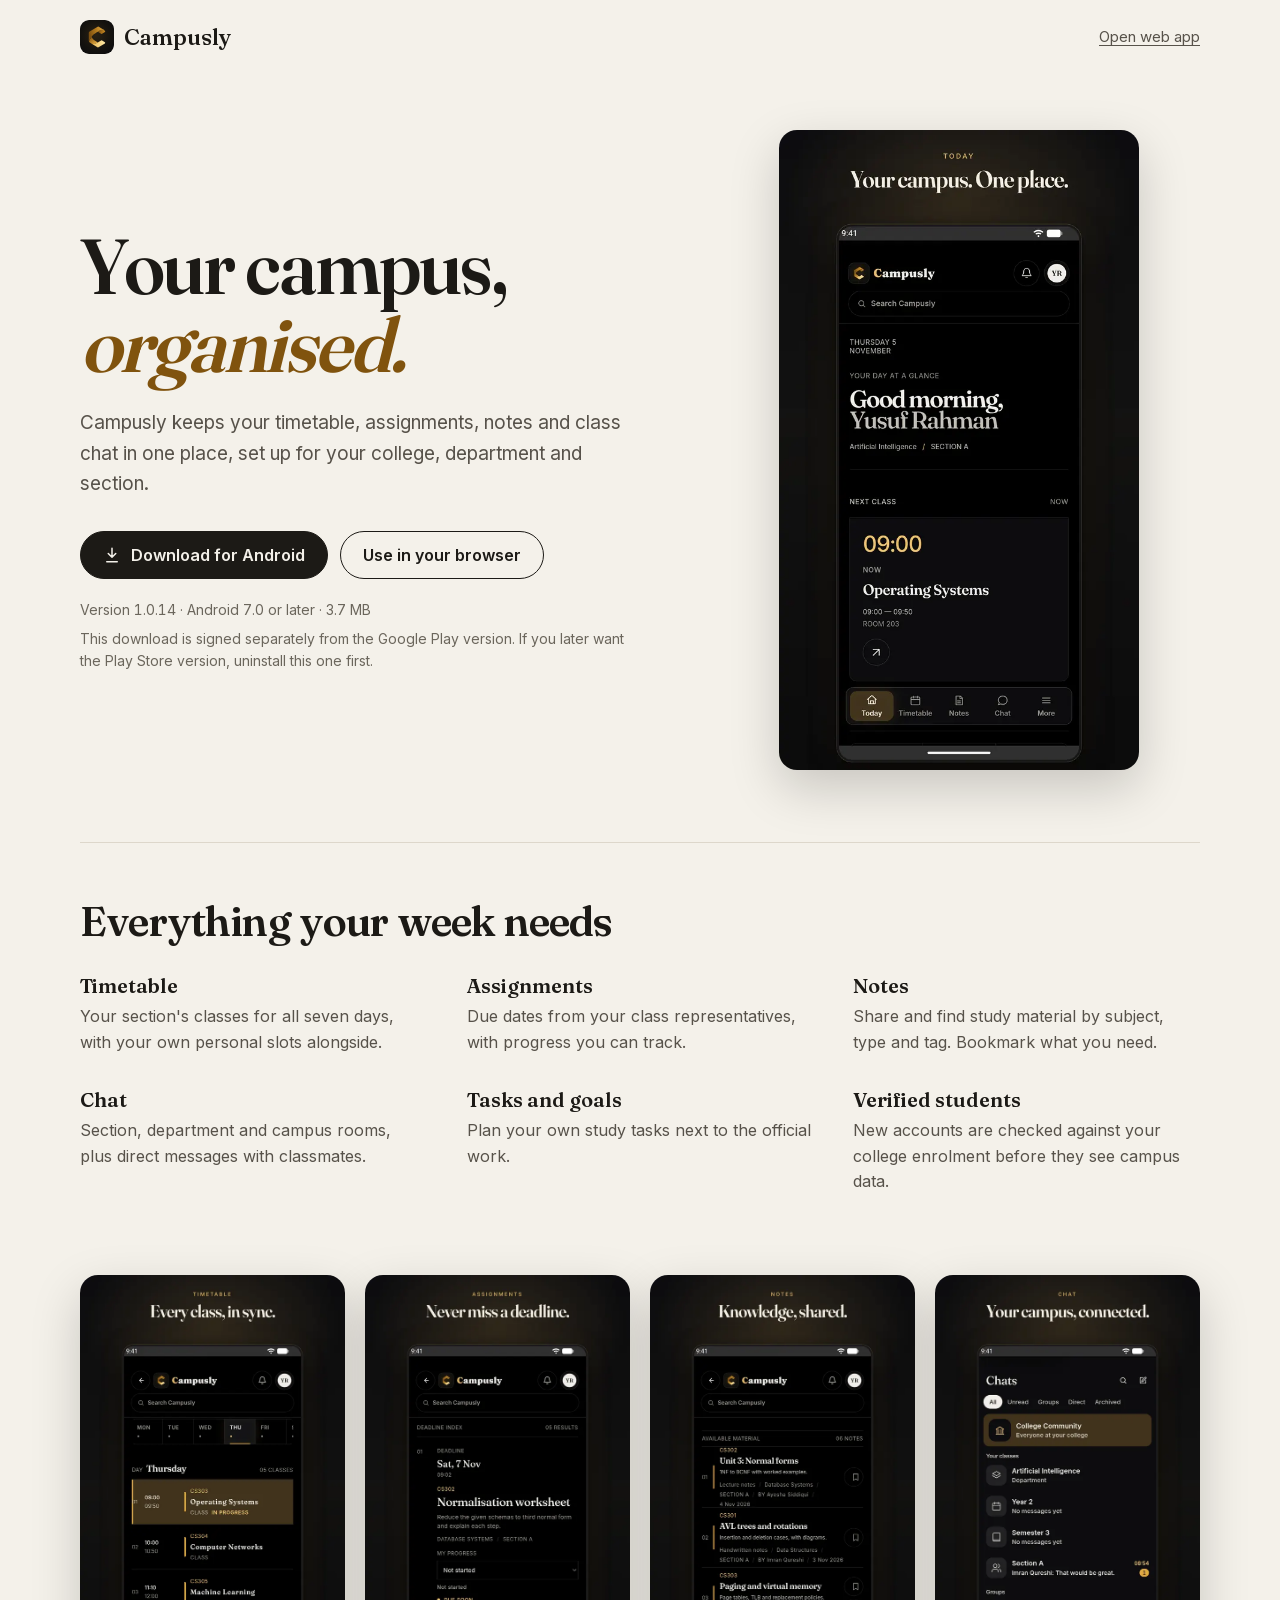
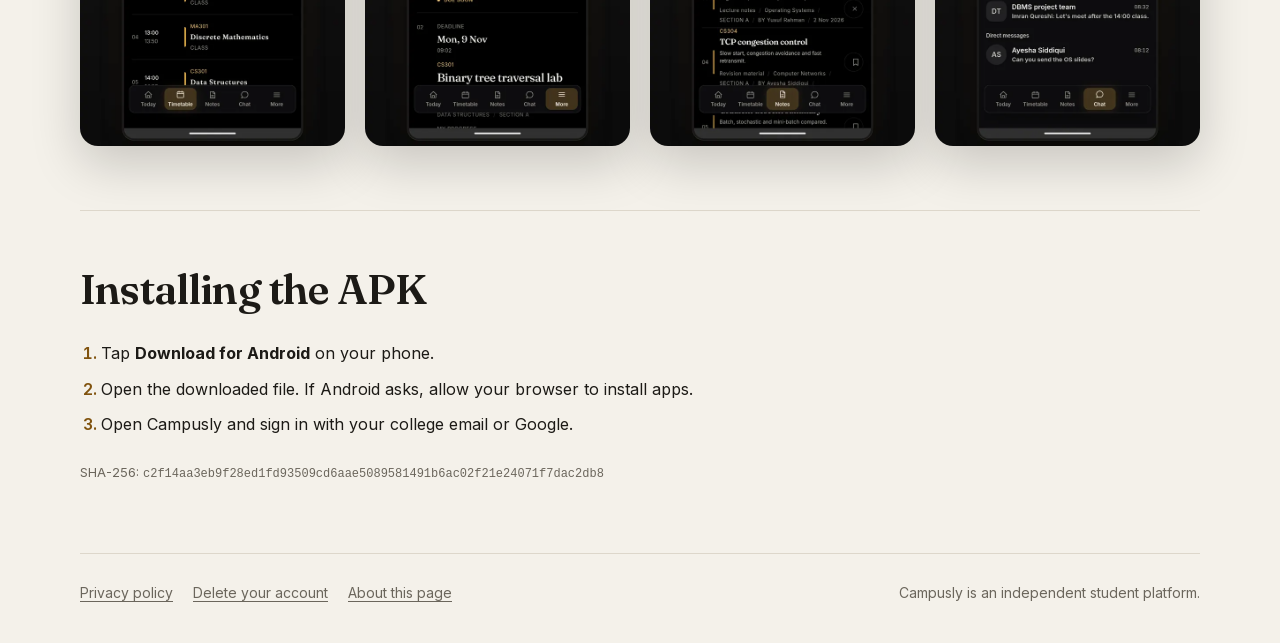
==== index.html @ 2b543169 "Add the Campusly introduction page Co-Authored-By: Claude Opus 5.5 <noreply@anthropic.com>" ====
<!doctype html>
<html lang="en">
<head>
  <meta charset="utf-8">
  <meta name="viewport" content="width=device-width, initial-scale=1">
  <title>Campusly — your campus, organised</title>
  <meta name="description" content="Campusly keeps your timetable, assignments, notes and class chat in one place. Download the Android app or open it in your browser.">
  <meta name="theme-color" content="#F4F1EA" media="(prefers-color-scheme: light)">
  <meta name="theme-color" content="#0B0B0C" media="(prefers-color-scheme: dark)">
  <link rel="icon" href="assets/favicon.svg" type="image/svg+xml">
  <link rel="preload" href="assets/fraunces-latin-1.woff2" as="font" type="font/woff2" crossorigin>
  <link rel="stylesheet" href="style.css">
</head>
<body>
  <header class="top">
    <a class="brand" href="./" aria-label="Campusly home">
      <img src="assets/favicon.svg" alt="" width="34" height="34">
      <span>Campusly</span>
    </a>
    <a class="top-link" href="https://www.campusly.work">Open web app</a>
  </header>

  <main>
    <section class="hero">
      <div class="hero-copy">
        <h1>Your campus, <em>organised.</em></h1>
        <p class="lead">Campusly keeps your timetable, assignments, notes and class chat in one place, set up for your college, department and section.</p>

        <div class="actions">
          <a class="button primary" href="https://github.com/Muzzammil-Azhar/campusly-website/releases/latest/download/campusly.apk" download>
            <svg viewBox="0 0 24 24" width="18" height="18" aria-hidden="true"><path d="M12 3v12m0 0-5-5m5 5 5-5M5 21h14" fill="none" stroke="currentColor" stroke-width="2" stroke-linecap="round" stroke-linejoin="round"/></svg>
            Download for Android
          </a>
          <a class="button" href="https://www.campusly.work">Use in your browser</a>
        </div>

        <p class="meta">Version 1.0.14 · Android 7.0 or later · 3.7 MB</p>
        <p class="note">This download is signed separately from the Google Play version. If you later want the Play Store version, uninstall this one first.</p>
      </div>

      <figure class="hero-shot">
        <img src="assets/today.webp" width="600" height="1067" alt="Campusly Today screen showing the next class and today's schedule">
      </figure>
    </section>

    <section class="features" aria-labelledby="features-title">
      <h2 id="features-title">Everything your week needs</h2>
      <dl>
        <div><dt>Timetable</dt><dd>Your section's classes for all seven days, with your own personal slots alongside.</dd></div>
        <div><dt>Assignments</dt><dd>Due dates from your class representatives, with progress you can track.</dd></div>
        <div><dt>Notes</dt><dd>Share and find study material by subject, type and tag. Bookmark what you need.</dd></div>
        <div><dt>Chat</dt><dd>Section, department and campus rooms, plus direct messages with classmates.</dd></div>
        <div><dt>Tasks and goals</dt><dd>Plan your own study tasks next to the official work.</dd></div>
        <div><dt>Verified students</dt><dd>New accounts are checked against your college enrolment before they see campus data.</dd></div>
      </dl>
    </section>

    <section class="shots" aria-label="Screenshots">
      <img src="assets/timetable.webp" width="600" height="1067" alt="Timetable screen" loading="lazy">
      <img src="assets/assignments.webp" width="600" height="1067" alt="Assignments screen" loading="lazy">
      <img src="assets/notes.webp" width="600" height="1067" alt="Notes screen" loading="lazy">
      <img src="assets/chat.webp" width="600" height="1067" alt="Chat screen" loading="lazy">
    </section>

    <section class="install" aria-labelledby="install-title">
      <h2 id="install-title">Installing the APK</h2>
      <ol>
        <li>Tap <strong>Download for Android</strong> on your phone.</li>
        <li>Open the downloaded file. If Android asks, allow your browser to install apps.</li>
        <li>Open Campusly and sign in with your college email or Google.</li>
      </ol>
      <p class="checksum">SHA-256: <code>c2f14aa3eb9f28ed1fd93509cd6aae5089581491b6ac02f21e24071f7dac2db8</code></p>
    </section>
  </main>

  <footer class="foot">
    <nav aria-label="Legal">
      <a href="https://www.campusly.work/privacy">Privacy policy</a>
      <a href="https://www.campusly.work/delete-account">Delete your account</a>
      <a href="https://github.com/Muzzammil-Azhar/campusly-website">About this page</a>
    </nav>
    <p>Campusly is an independent student platform.</p>
  </footer>
</body>
</html>
---- style.css ----
@font-face {
  font-family: "Fraunces";
  src: url("assets/fraunces-latin-1.woff2") format("woff2");
  font-weight: 100 900;
  font-display: swap;
}

@font-face {
  font-family: "Inter";
  src: url("assets/inter-latin-9.woff2") format("woff2");
  font-weight: 100 900;
  font-display: swap;
}

/* Campusly's own tokens, from the app's tokens.css. */
:root {
  --paper: #F4F1EA;
  --paper-soft: #FBFAF6;
  --ink: #1C1A16;
  --ink-soft: #57524A;
  --ink-muted: #6B665C;
  --line: #DDD7CB;
  --accent: #C98A22;
  --accent-deep: #80530E;
  --button-ink: #F4F1EA;
  --display: "Fraunces", Georgia, serif;
  --sans: "Inter", system-ui, sans-serif;
  color-scheme: light dark;
}

@media (prefers-color-scheme: dark) {
  :root {
    --paper: #0B0B0C;
    --paper-soft: #141416;
    --ink: #F1EDE4;
    --ink-soft: #C9C3B7;
    --ink-muted: #A49E92;
    --line: #2A2A2D;
    --accent: #E0A84A;
    --accent-deep: #E0A84A;
    --button-ink: #0B0B0C;
  }
}

* { box-sizing: border-box; }

body {
  margin: 0;
  background: var(--paper);
  color: var(--ink);
  font: 400 16px/1.6 var(--sans);
  -webkit-font-smoothing: antialiased;
}

::selection { background: var(--accent); color: #1C1A16; }

a { color: inherit; text-underline-offset: 3px; }

a:focus-visible,
.button:focus-visible {
  outline: 2px solid var(--accent);
  outline-offset: 3px;
}

.top,
main,
.foot {
  width: min(1120px, 100% - 32px);
  margin-inline: auto;
}

.top {
  display: flex;
  align-items: center;
  justify-content: space-between;
  padding: 20px 0;
}

.brand {
  display: flex;
  align-items: center;
  gap: 10px;
  text-decoration: none;
  font: 600 22px var(--display);
}

.brand img { border-radius: 9px; }

.top-link {
  color: var(--ink-soft);
  font-size: 15px;
}

.hero {
  display: grid;
  grid-template-columns: minmax(0, 1.1fr) minmax(0, 0.9fr);
  align-items: center;
  gap: 48px;
  padding: 56px 0 72px;
}

h1 {
  margin: 0;
  font: 600 clamp(2.6rem, 7vw, 4.8rem)/1.02 var(--display);
  letter-spacing: -0.03em;
  text-wrap: balance;
}

h1 em {
  font-style: italic;
  color: var(--accent-deep);
}

.lead {
  max-width: 34rem;
  margin: 24px 0 32px;
  color: var(--ink-soft);
  font-size: 19px;
}

.actions {
  display: flex;
  flex-wrap: wrap;
  gap: 12px;
}

.button {
  display: inline-flex;
  align-items: center;
  gap: 10px;
  min-height: 48px;
  padding: 0 22px;
  border: 1px solid var(--ink);
  border-radius: 999px;
  font-weight: 600;
  text-decoration: none;
  transition: transform 160ms ease;
}

.button.primary {
  background: var(--ink);
  color: var(--button-ink);
}

@media (hover: hover) {
  .button:hover { transform: translateY(-1px); }
}

.meta {
  margin: 20px 0 6px;
  color: var(--ink-muted);
  font-size: 14px;
  font-variant-numeric: tabular-nums;
}

.note {
  max-width: 34rem;
  margin: 0;
  color: var(--ink-muted);
  font-size: 14px;
}

.hero-shot {
  margin: 0;
  justify-self: center;
}

.hero-shot img,
.shots img {
  display: block;
  width: 100%;
  height: auto;
  border-radius: 18px;
  box-shadow: 0 18px 50px rgb(0 0 0 / 0.18);
}

.hero-shot img { max-width: 360px; }

h2 {
  margin: 0 0 28px;
  font: 600 clamp(1.8rem, 4vw, 2.6rem)/1.1 var(--display);
  letter-spacing: -0.02em;
}

.features {
  padding: 56px 0;
  border-top: 1px solid var(--line);
}

.features dl {
  display: grid;
  grid-template-columns: repeat(3, minmax(0, 1fr));
  gap: 32px 40px;
  margin: 0;
}

.features dt {
  margin-bottom: 6px;
  font: 600 20px var(--display);
}

.features dd {
  margin: 0;
  color: var(--ink-soft);
}

.shots {
  display: grid;
  grid-template-columns: repeat(4, minmax(0, 1fr));
  gap: 20px;
  padding: 24px 0 64px;
}

.install {
  padding: 56px 0;
  border-top: 1px solid var(--line);
}

.install ol {
  max-width: 40rem;
  margin: 0;
  padding-left: 1.3em;
}

.install li { margin-bottom: 10px; }

.install li::marker {
  color: var(--accent-deep);
  font-weight: 600;
}

.checksum {
  margin-top: 24px;
  color: var(--ink-muted);
  font-size: 13px;
  overflow-wrap: anywhere;
}

.checksum code { font-size: 12px; }

.foot {
  display: flex;
  flex-wrap: wrap;
  justify-content: space-between;
  gap: 12px 24px;
  padding: 28px 0 40px;
  border-top: 1px solid var(--line);
  color: var(--ink-muted);
  font-size: 14px;
}

.foot nav {
  display: flex;
  flex-wrap: wrap;
  gap: 8px 20px;
}

.foot p { margin: 0; }

@media (max-width: 820px) {
  .hero {
    grid-template-columns: minmax(0, 1fr);
    gap: 40px;
    padding: 32px 0 48px;
  }

  .hero-shot img { max-width: 280px; }

  .features dl { grid-template-columns: minmax(0, 1fr); gap: 24px; }

  .shots {
    grid-template-columns: repeat(4, 62%);
    overflow-x: auto;
    scroll-snap-type: x mandatory;
    padding-bottom: 40px;
  }

  .shots img { scroll-snap-align: start; }

  .button { flex: 1 1 auto; justify-content: center; }
}

@media (prefers-reduced-motion: reduce) {
  .button { transition: none; }
}
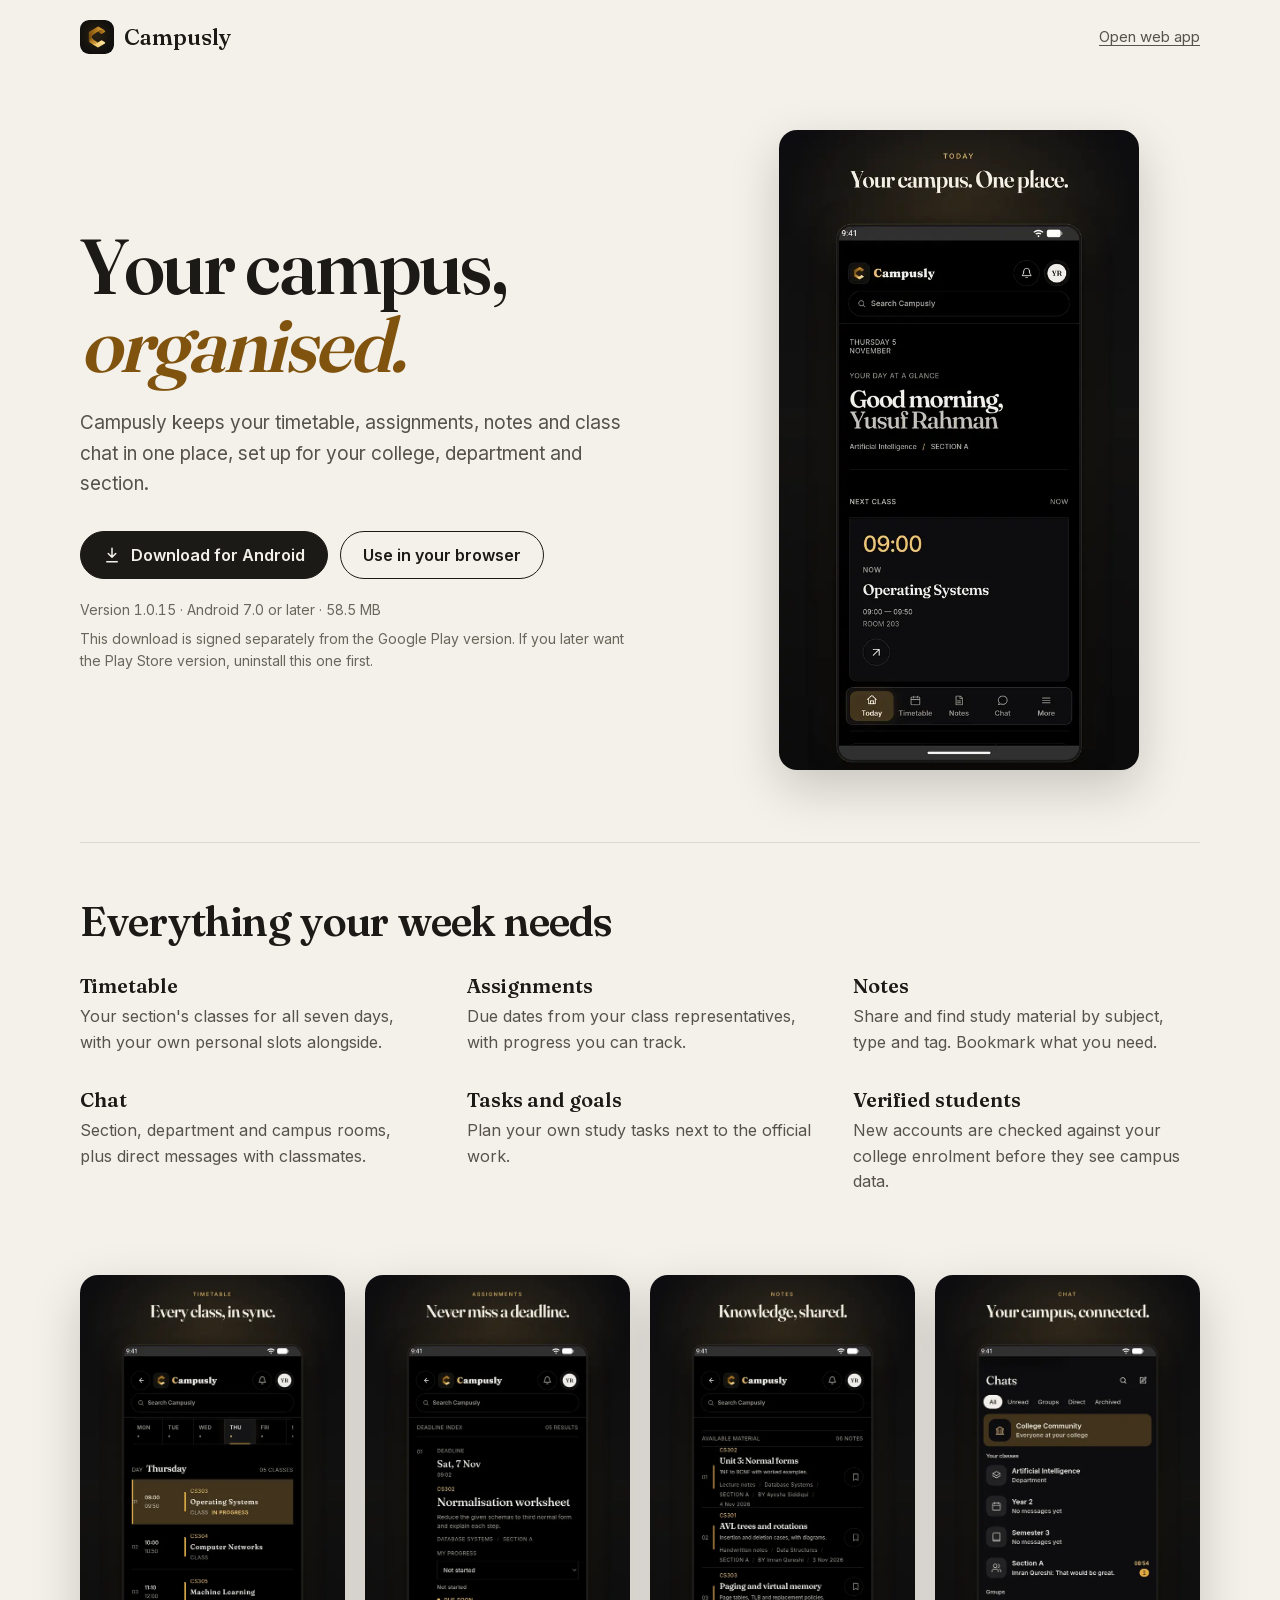
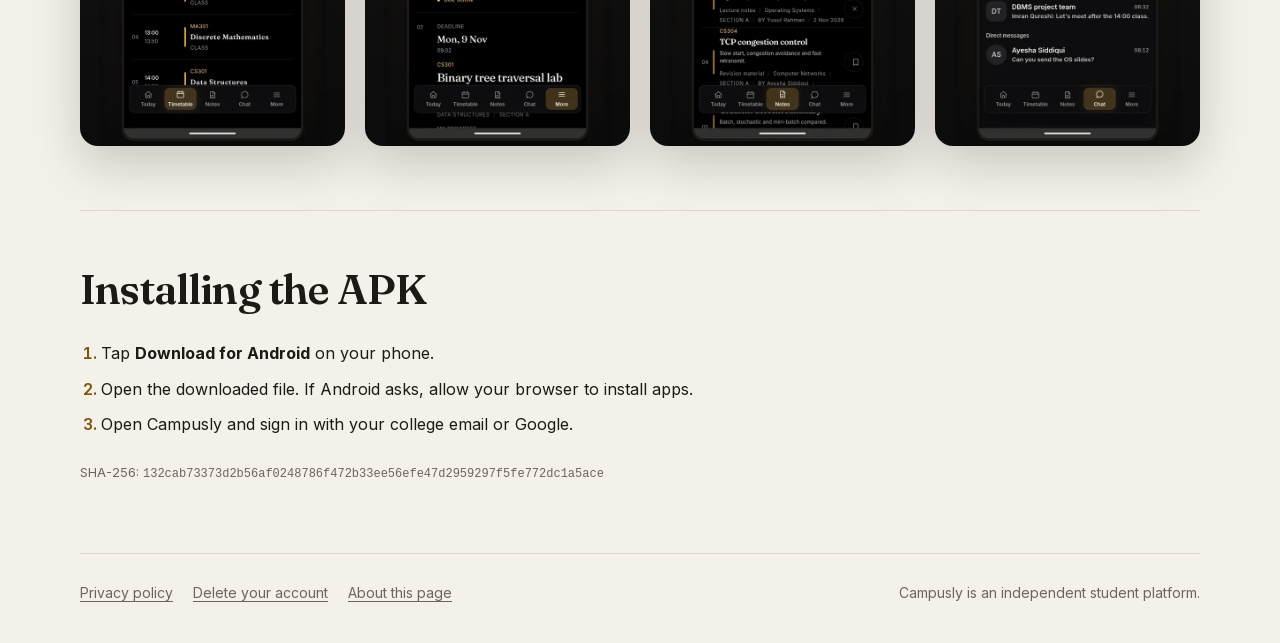
==== commit 5ea9c75e: "Update download to Campusly 1.0.15 Co-Authored-By: Claude Opus 5.5 <noreply@anthropic.com>" ====
--- a/index.html
+++ b/index.html
@@ -34,7 +34,7 @@
           <a class="button" href="https://www.campusly.work">Use in your browser</a>
         </div>
 
-        <p class="meta">Version 1.0.14 · Android 7.0 or later · 3.7 MB</p>
+        <p class="meta">Version 1.0.15 · Android 7.0 or later · 58.5 MB</p>
         <p class="note">This download is signed separately from the Google Play version. If you later want the Play Store version, uninstall this one first.</p>
       </div>
 
@@ -69,7 +69,7 @@
         <li>Open the downloaded file. If Android asks, allow your browser to install apps.</li>
         <li>Open Campusly and sign in with your college email or Google.</li>
       </ol>
-      <p class="checksum">SHA-256: <code>c2f14aa3eb9f28ed1fd93509cd6aae5089581491b6ac02f21e24071f7dac2db8</code></p>
+      <p class="checksum">SHA-256: <code>132cab73373d2b56af0248786f472b33ee56efe47d2959297f5fe772dc1a5ace</code></p>
     </section>
   </main>
 
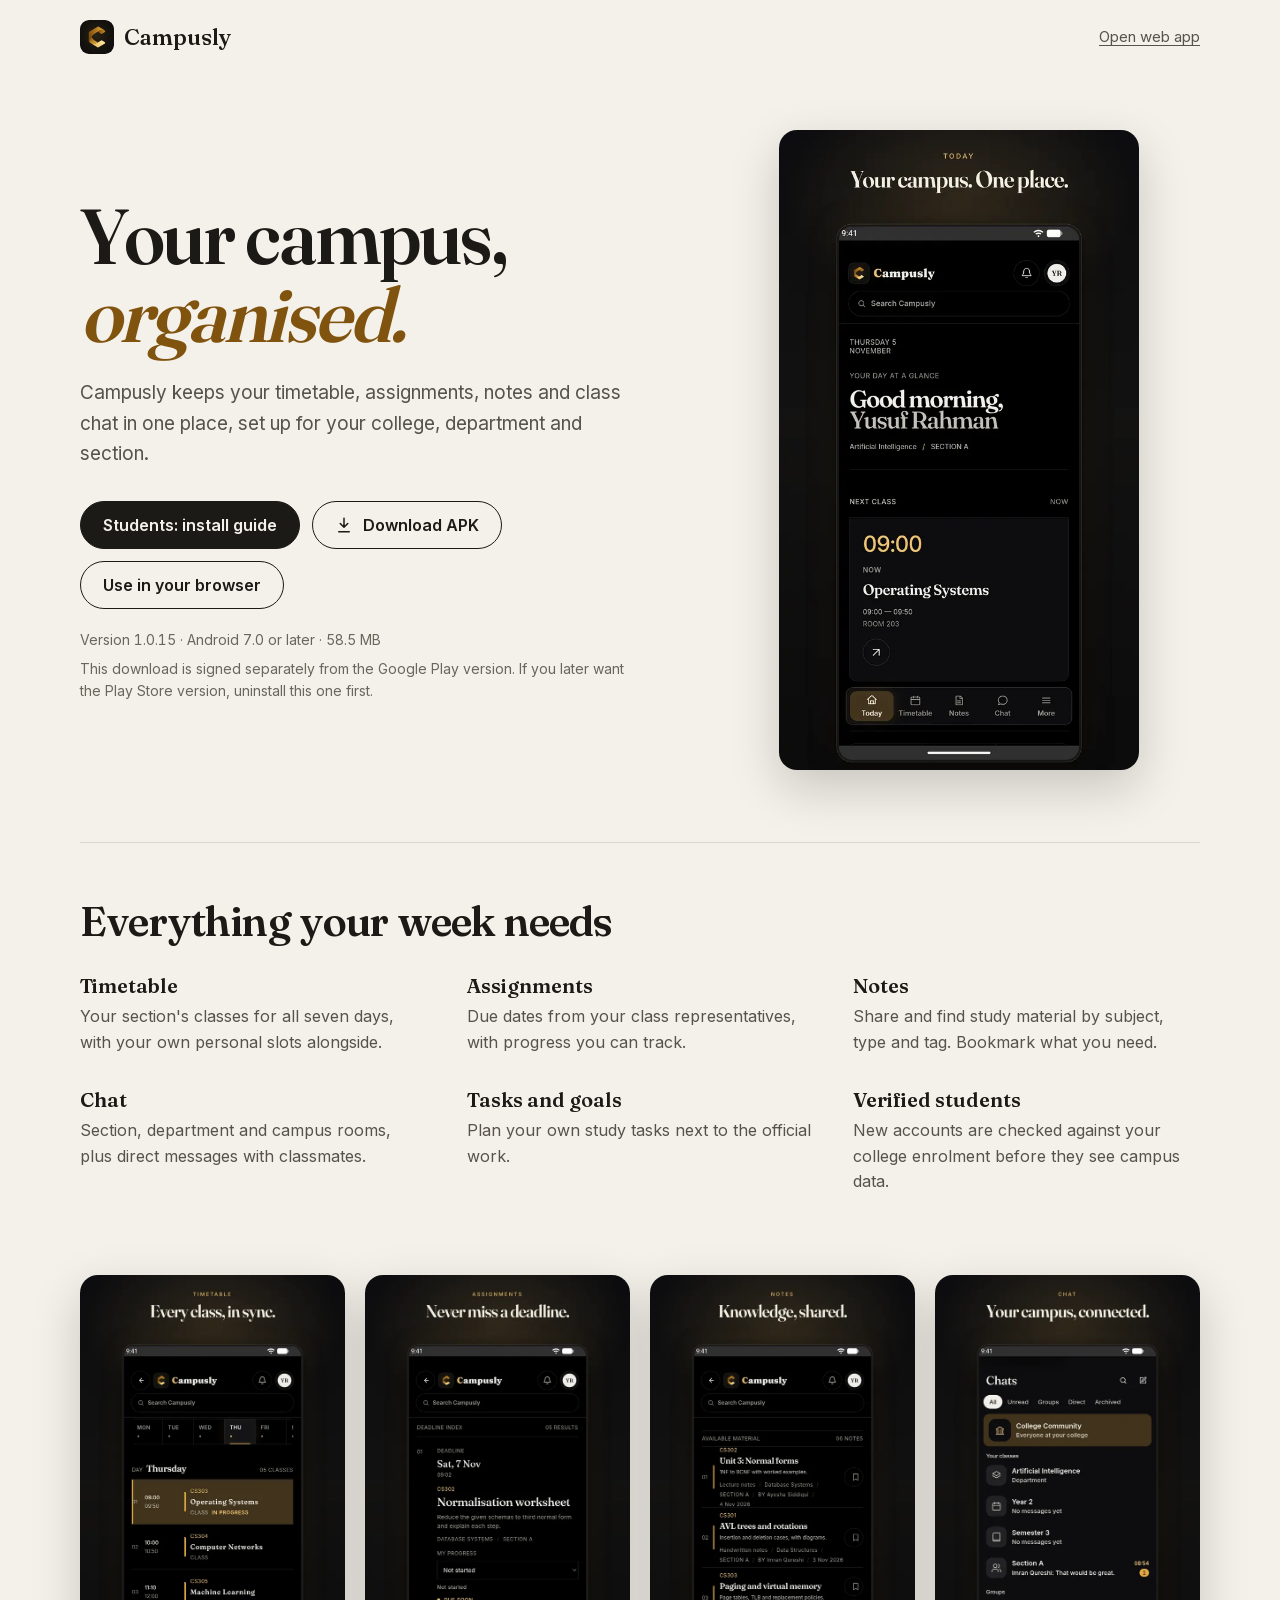
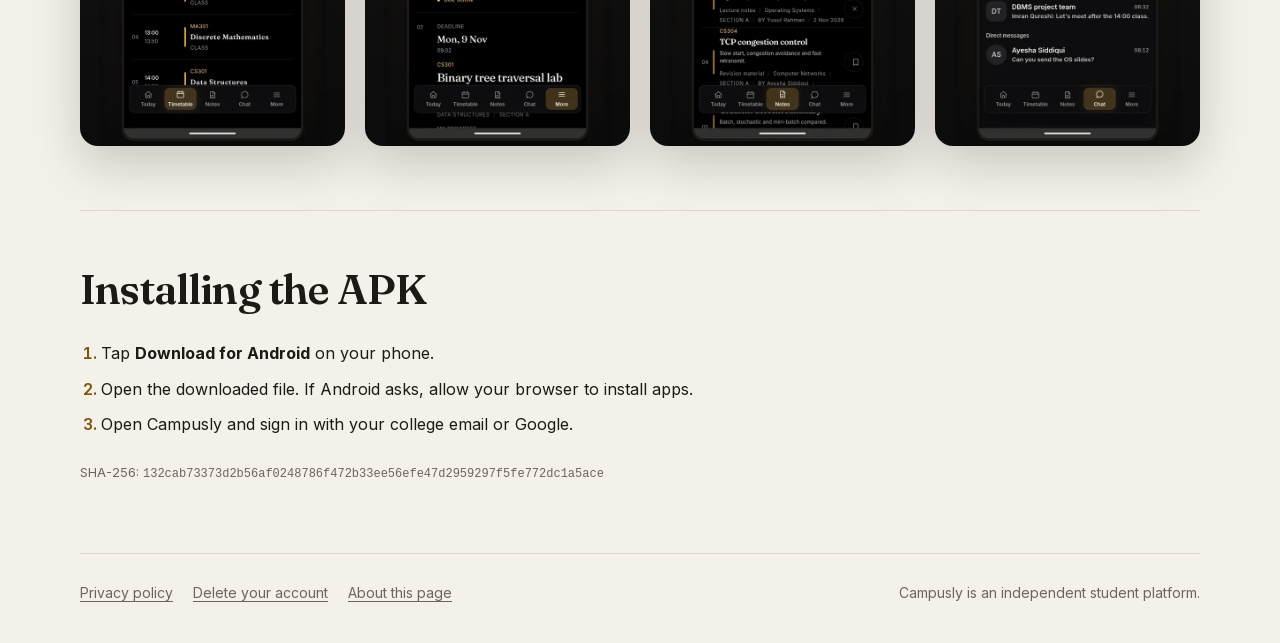
==== commit 74752601: "Add a picture guide for students to install and register install.html walks students through five st" ====
--- a/index.html
+++ b/index.html
@@ -27,9 +27,10 @@
         <p class="lead">Campusly keeps your timetable, assignments, notes and class chat in one place, set up for your college, department and section.</p>
 
         <div class="actions">
-          <a class="button primary" href="https://github.com/Muzzammil-Azhar/campusly-website/releases/latest/download/campusly.apk" download>
+          <a class="button primary" href="install.html">Students: install guide</a>
+          <a class="button" href="https://github.com/Muzzammil-Azhar/campusly-website/releases/latest/download/campusly.apk" download>
             <svg viewBox="0 0 24 24" width="18" height="18" aria-hidden="true"><path d="M12 3v12m0 0-5-5m5 5 5-5M5 21h14" fill="none" stroke="currentColor" stroke-width="2" stroke-linecap="round" stroke-linejoin="round"/></svg>
-            Download for Android
+            Download APK
           </a>
           <a class="button" href="https://www.campusly.work">Use in your browser</a>
         </div>
--- a/style.css
+++ b/style.css
@@ -257,6 +257,308 @@
 
 .foot p { margin: 0; }
 
+/* Student install guide (install.html) */
+
+.guide-intro { padding: 40px 0 24px; }
+
+.kicker {
+  margin: 0 0 12px;
+  color: var(--accent-deep);
+  font-size: 13px;
+  font-weight: 600;
+  letter-spacing: 0.08em;
+  text-transform: uppercase;
+}
+
+.guide .lead { margin: 20px 0 28px; }
+
+.need {
+  max-width: 40rem;
+  padding: 20px 24px;
+  border: 1px solid var(--line);
+  border-radius: 18px;
+  background: var(--paper-soft);
+}
+
+.need h2 {
+  margin: 0 0 10px;
+  font-size: 20px;
+}
+
+.need ul { margin: 0; padding-left: 1.2em; }
+.need li { margin-bottom: 6px; }
+
+.warn {
+  max-width: 40rem;
+  margin: 20px 0 0;
+  padding: 14px 18px;
+  border-left: 3px solid var(--accent);
+  border-radius: 4px;
+  background: var(--paper-soft);
+  color: var(--ink-soft);
+}
+
+.step-index { margin-top: 32px; }
+
+.step-index ol {
+  display: grid;
+  gap: 8px;
+  max-width: 40rem;
+  margin: 0;
+  padding-left: 1.4em;
+}
+
+.step-index li::marker,
+.do li::marker {
+  color: var(--accent-deep);
+  font-weight: 600;
+}
+
+.step {
+  padding: 48px 0;
+  border-top: 1px solid var(--line);
+  scroll-margin-top: 16px;
+}
+
+.step-no {
+  margin: 0 0 6px;
+  color: var(--accent-deep);
+  font-weight: 600;
+}
+
+.step h2 { margin-bottom: 20px; }
+
+.step-lead {
+  max-width: 40rem;
+  margin: -8px 0 24px;
+  color: var(--ink-soft);
+}
+
+.step-body {
+  display: grid;
+  grid-template-columns: minmax(0, 1fr) minmax(0, 300px);
+  align-items: start;
+  gap: 40px;
+}
+
+.step-body .button { margin-bottom: 20px; }
+
+.do {
+  max-width: 34rem;
+  margin: 0;
+  padding-left: 1.3em;
+  font-size: 17px;
+}
+
+.do li { margin-bottom: 10px; }
+
+.tip {
+  max-width: 40rem;
+  margin: 24px 0 0;
+  color: var(--ink-muted);
+  font-size: 15px;
+}
+
+.shot-steps {
+  display: grid;
+  grid-template-columns: repeat(auto-fill, minmax(200px, 1fr));
+  gap: 28px 24px;
+  margin: 0;
+  padding: 0;
+  list-style: none;
+  counter-reset: shot;
+}
+
+.shot-steps li {
+  display: flex;
+  flex-direction: column;
+  counter-increment: shot;
+}
+
+.shot-steps img {
+  display: block;
+  width: 100%;
+  margin-top: auto;
+  height: auto;
+  border-radius: 18px;
+  box-shadow: 0 18px 50px rgb(0 0 0 / 0.18);
+}
+
+.shot-steps p {
+  margin: 0 0 14px;
+  font-size: 15px;
+}
+
+.shot-steps p::before {
+  content: counter(shot) ". ";
+  color: var(--accent-deep);
+  font-weight: 600;
+}
+
+/* Simplified drawings of Google Play screens; not screenshots. */
+.mock { margin: 0; }
+
+.mock-screen {
+  min-height: 360px;
+  padding: 16px;
+  border: 8px solid var(--ink);
+  border-radius: 32px;
+  background: #FFFFFF;
+  color: #1F1F1F;
+  font-size: 14px;
+}
+
+.mock-bar,
+.mock-account,
+.mock-listing {
+  display: flex;
+  align-items: center;
+  gap: 10px;
+}
+
+.mock-search {
+  flex: 1;
+  padding: 10px 14px;
+  border-radius: 999px;
+  background: #EEF0F4;
+  color: #5F6368;
+}
+
+.mock-avatar {
+  display: grid;
+  place-items: center;
+  width: 34px;
+  height: 34px;
+  border-radius: 50%;
+  background: #C98A22;
+  color: #FFFFFF;
+  font-weight: 600;
+  outline: 3px solid #C98A22;
+  outline-offset: 2px;
+}
+
+.mock-avatar.small {
+  width: 26px;
+  height: 26px;
+  outline: none;
+  font-size: 12px;
+}
+
+.mock-sheet {
+  margin-top: 18px;
+  padding: 14px;
+  border-radius: 20px;
+  background: #F1F3F6;
+}
+
+.mock-sheet-title {
+  margin: 0 0 8px;
+  text-align: center;
+  font-weight: 600;
+}
+
+.mock-account {
+  padding: 10px 8px;
+  border-radius: 12px;
+  font-size: 13px;
+}
+
+.mock-account.is-picked {
+  background: #FFFFFF;
+  box-shadow: 0 0 0 2px #C98A22;
+}
+
+.mock-tick { margin-left: auto; color: #80530E; font-weight: 700; }
+
+.mock-plus {
+  display: grid;
+  place-items: center;
+  width: 26px;
+  height: 26px;
+  color: #5F6368;
+  font-size: 20px;
+}
+
+.mock-url {
+  padding: 8px 12px;
+  border-radius: 999px;
+  background: #EEF0F4;
+  color: #5F6368;
+  font-size: 12px;
+  overflow: hidden;
+  white-space: nowrap;
+  text-overflow: ellipsis;
+}
+
+.mock-page { padding: 28px 8px 0; text-align: center; }
+
+.mock-icon img {
+  display: block;
+  width: 64px;
+  height: 64px;
+  border-radius: 16px;
+}
+
+.mock-page .mock-icon img { margin: 0 auto; }
+
+.mock-h { margin: 12px 0 4px; font-size: 18px; font-weight: 600; }
+
+.mock-p { margin: 0 0 20px; color: #444746; }
+
+.mock-small { margin: 8px 0 0; color: #5F6368; font-size: 12px; }
+
+.mock-small.center { text-align: center; }
+
+.mock-btn {
+  display: inline-block;
+  padding: 10px 22px;
+  border-radius: 999px;
+  background: #0B57D0;
+  color: #FFFFFF;
+  font-weight: 600;
+  box-shadow: 0 0 0 4px rgb(201 138 34 / 0.55);
+}
+
+.mock-btn.wide {
+  display: block;
+  margin-top: 24px;
+  text-align: center;
+}
+
+.mock-listing { padding-top: 12px; }
+
+.mock-listing .mock-h { margin: 0; }
+
+.done {
+  display: grid;
+  grid-template-columns: minmax(0, 1fr) minmax(0, 260px);
+  align-items: center;
+  gap: 40px;
+}
+
+.done-copy p { max-width: 34rem; color: var(--ink-soft); }
+
+.done img {
+  display: block;
+  width: 100%;
+  height: auto;
+  border-radius: 18px;
+  box-shadow: 0 18px 50px rgb(0 0 0 / 0.18);
+}
+
+@media (max-width: 820px) {
+  .step-body,
+  .done { grid-template-columns: minmax(0, 1fr); gap: 28px; }
+
+  .mock { max-width: 300px; }
+
+  .done img { max-width: 240px; }
+
+  .shot-steps { grid-template-columns: minmax(0, 1fr); }
+
+  .shot-steps img { max-width: 300px; }
+}
+
 @media (max-width: 820px) {
   .hero {
     grid-template-columns: minmax(0, 1fr);
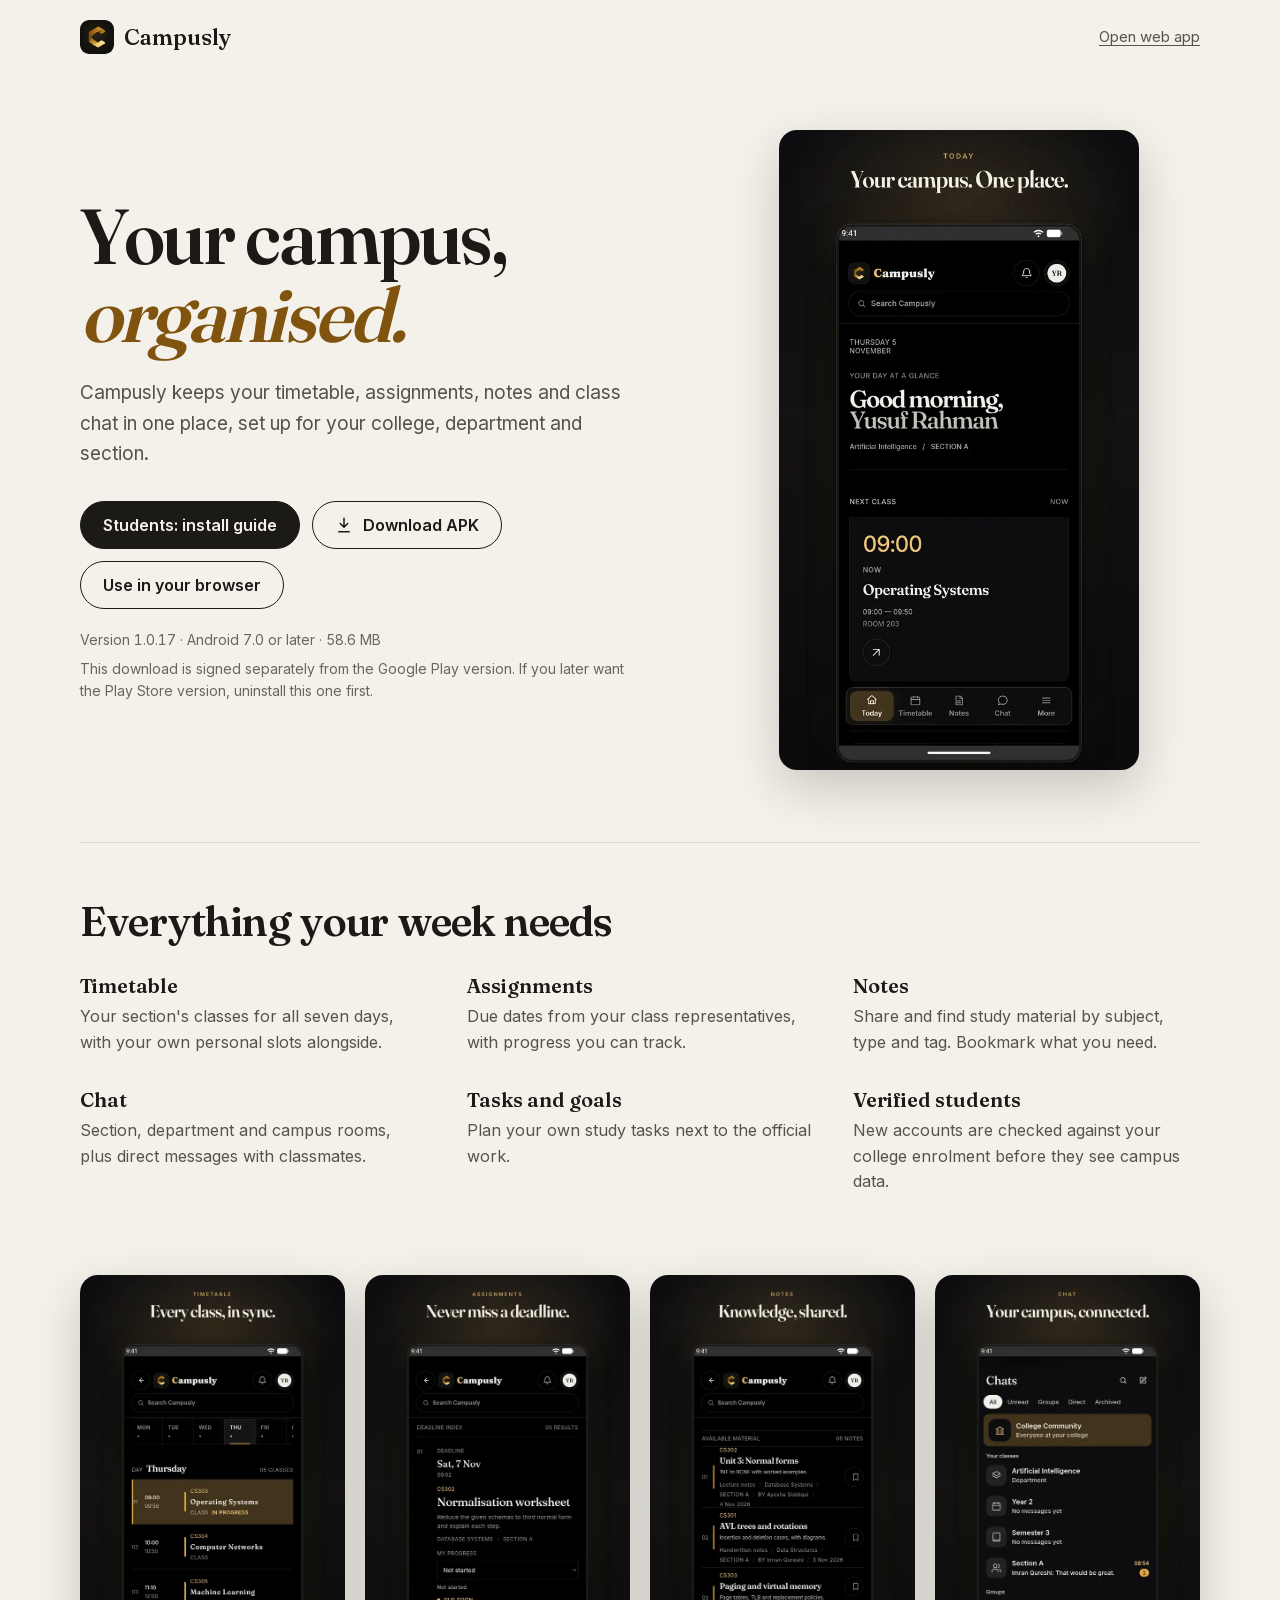
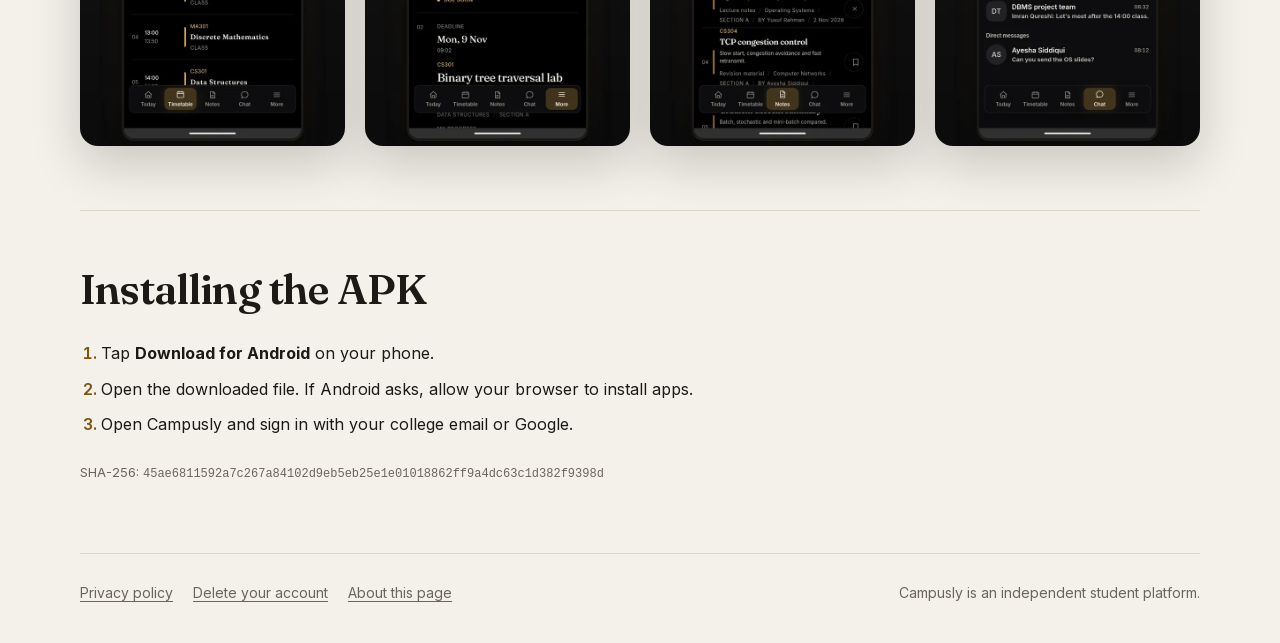
==== commit 721081a8: "Download page: Campusly 1.0.17 Co-Authored-By: Claude Opus 5.5 <noreply@anthropic.com>" ====
--- a/index.html
+++ b/index.html
@@ -35,7 +35,7 @@
           <a class="button" href="https://www.campusly.work">Use in your browser</a>
         </div>
 
-        <p class="meta">Version 1.0.15 · Android 7.0 or later · 58.5 MB</p>
+        <p class="meta">Version 1.0.17 · Android 7.0 or later · 58.6 MB</p>
         <p class="note">This download is signed separately from the Google Play version. If you later want the Play Store version, uninstall this one first.</p>
       </div>
 
@@ -70,7 +70,7 @@
         <li>Open the downloaded file. If Android asks, allow your browser to install apps.</li>
         <li>Open Campusly and sign in with your college email or Google.</li>
       </ol>
-      <p class="checksum">SHA-256: <code>132cab73373d2b56af0248786f472b33ee56efe47d2959297f5fe772dc1a5ace</code></p>
+      <p class="checksum">SHA-256: <code>45ae6811592a7c267a84102d9eb5eb25e1e01018862ff9a4dc63c1d382f9398d</code></p>
     </section>
   </main>
 
--- a/style.css
+++ b/style.css
@@ -288,12 +288,20 @@
 .need ul { margin: 0; padding-left: 1.2em; }
 .need li { margin-bottom: 6px; }
 
+.got-link { margin-top: 20px; }
+
+.got-link p { margin: 0; }
+
+.got-link ul { margin: 10px 0; }
+
+.got-link li strong { overflow-wrap: anywhere; }
+
 .warn {
   max-width: 40rem;
   margin: 20px 0 0;
   padding: 14px 18px;
-  border-left: 3px solid var(--accent);
-  border-radius: 4px;
+  border: 1px solid var(--accent);
+  border-radius: 18px;
   background: var(--paper-soft);
   color: var(--ink-soft);
 }
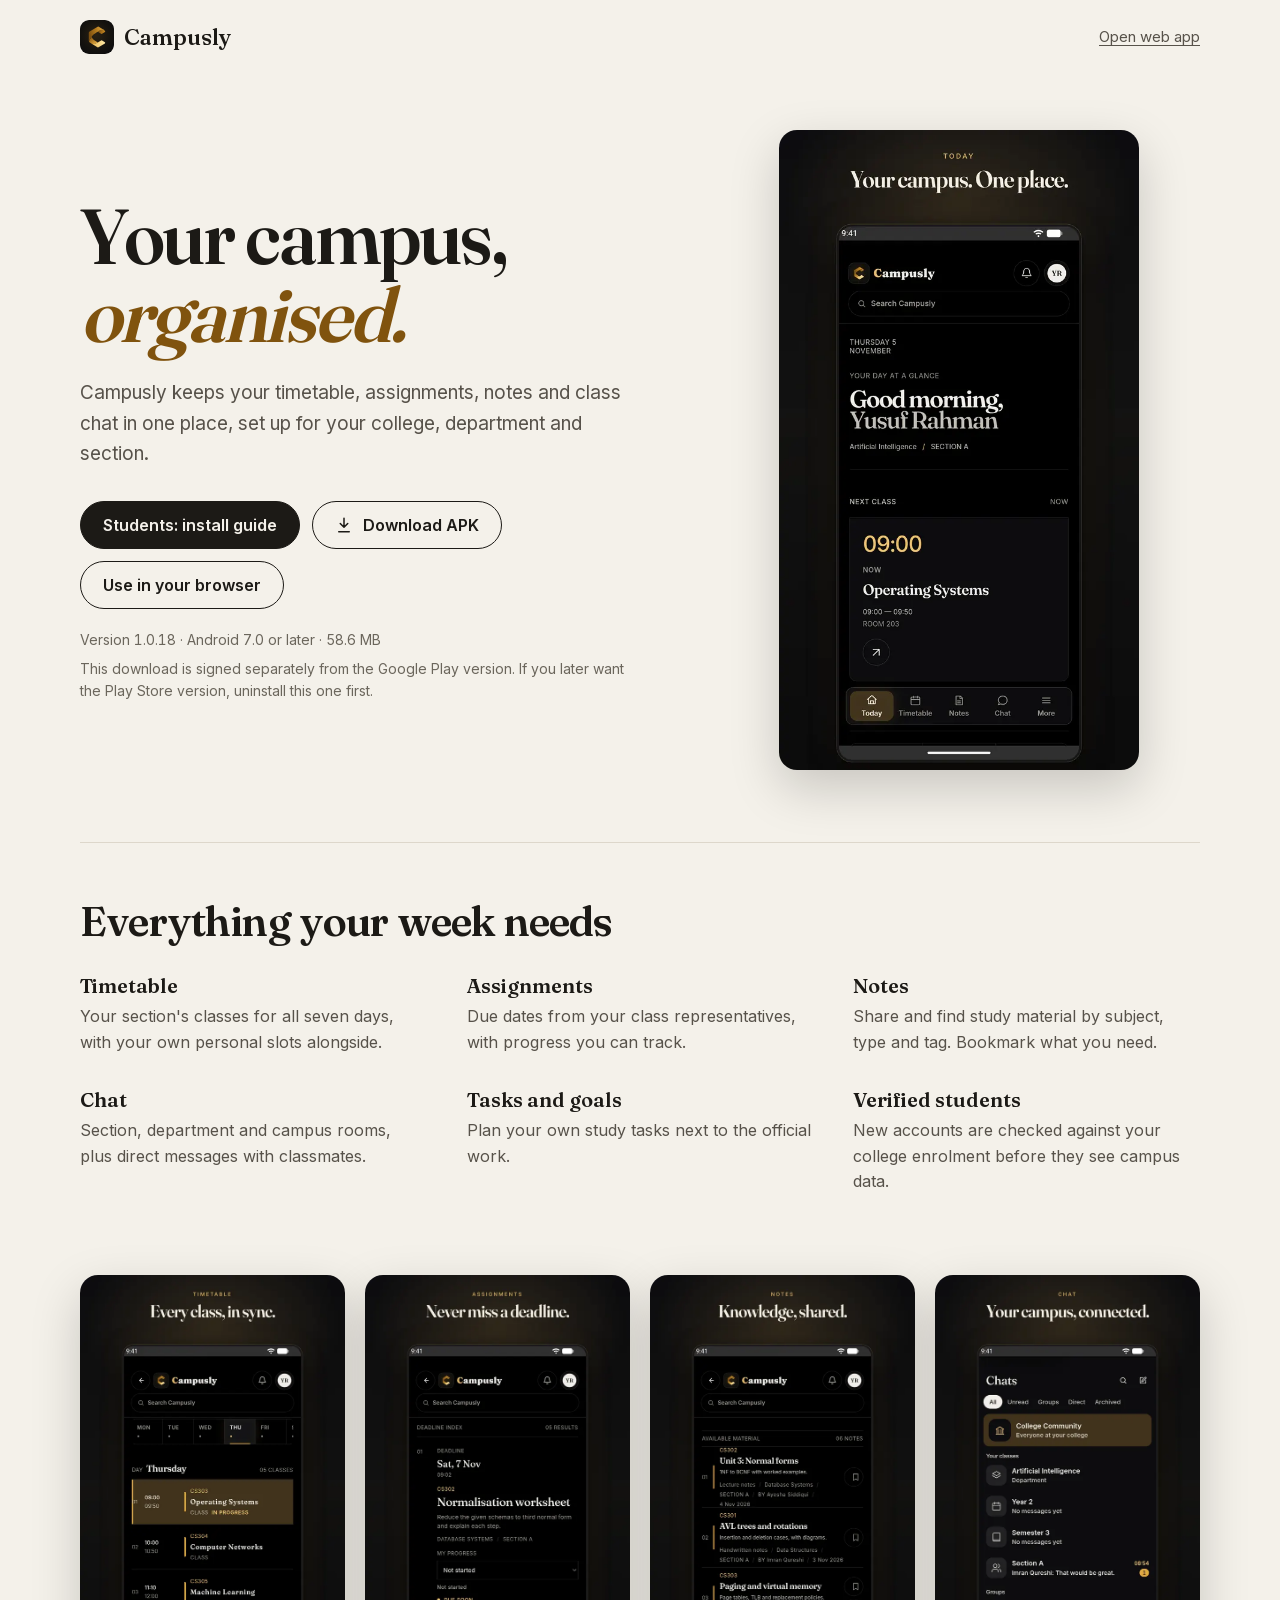
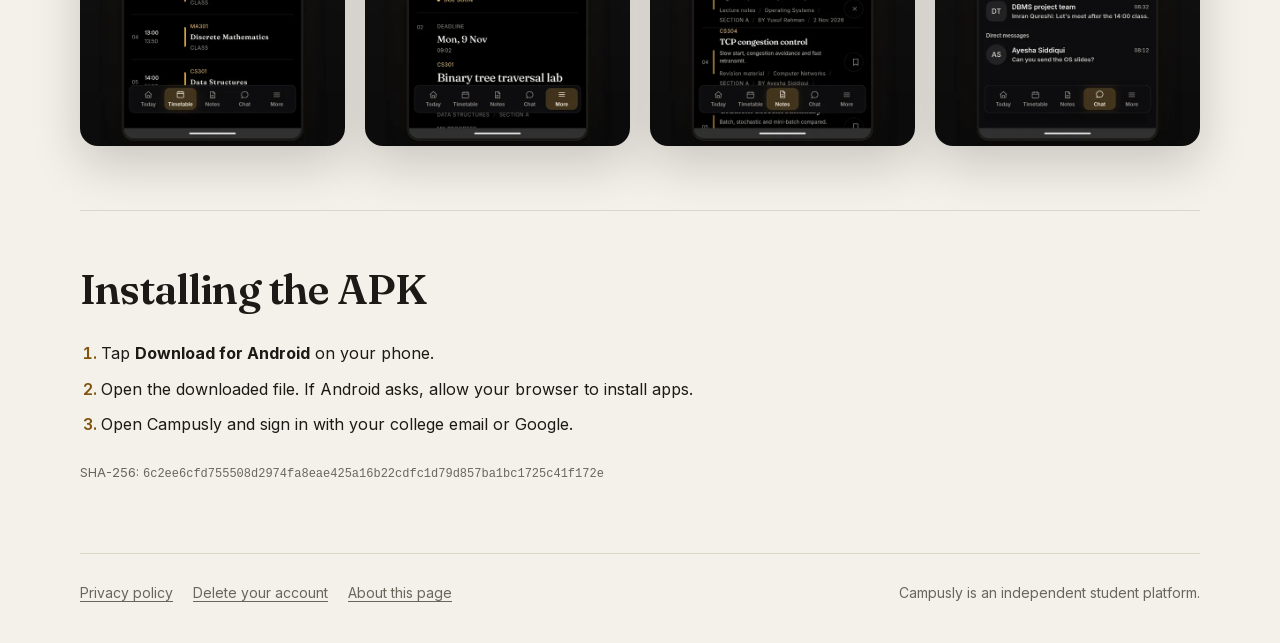
==== commit 13cc7733: "Download page: Campusly 1.0.18" ====
--- a/index.html
+++ b/index.html
@@ -35,7 +35,7 @@
           <a class="button" href="https://www.campusly.work">Use in your browser</a>
         </div>
 
-        <p class="meta">Version 1.0.17 · Android 7.0 or later · 58.6 MB</p>
+        <p class="meta">Version 1.0.18 · Android 7.0 or later · 58.6 MB</p>
         <p class="note">This download is signed separately from the Google Play version. If you later want the Play Store version, uninstall this one first.</p>
       </div>
 
@@ -70,7 +70,7 @@
         <li>Open the downloaded file. If Android asks, allow your browser to install apps.</li>
         <li>Open Campusly and sign in with your college email or Google.</li>
       </ol>
-      <p class="checksum">SHA-256: <code>45ae6811592a7c267a84102d9eb5eb25e1e01018862ff9a4dc63c1d382f9398d</code></p>
+      <p class="checksum">SHA-256: <code>6c2ee6cfd755508d2974fa8eae425a16b22cdfc1d79d857ba1bc1725c41f172e</code></p>
     </section>
   </main>
 
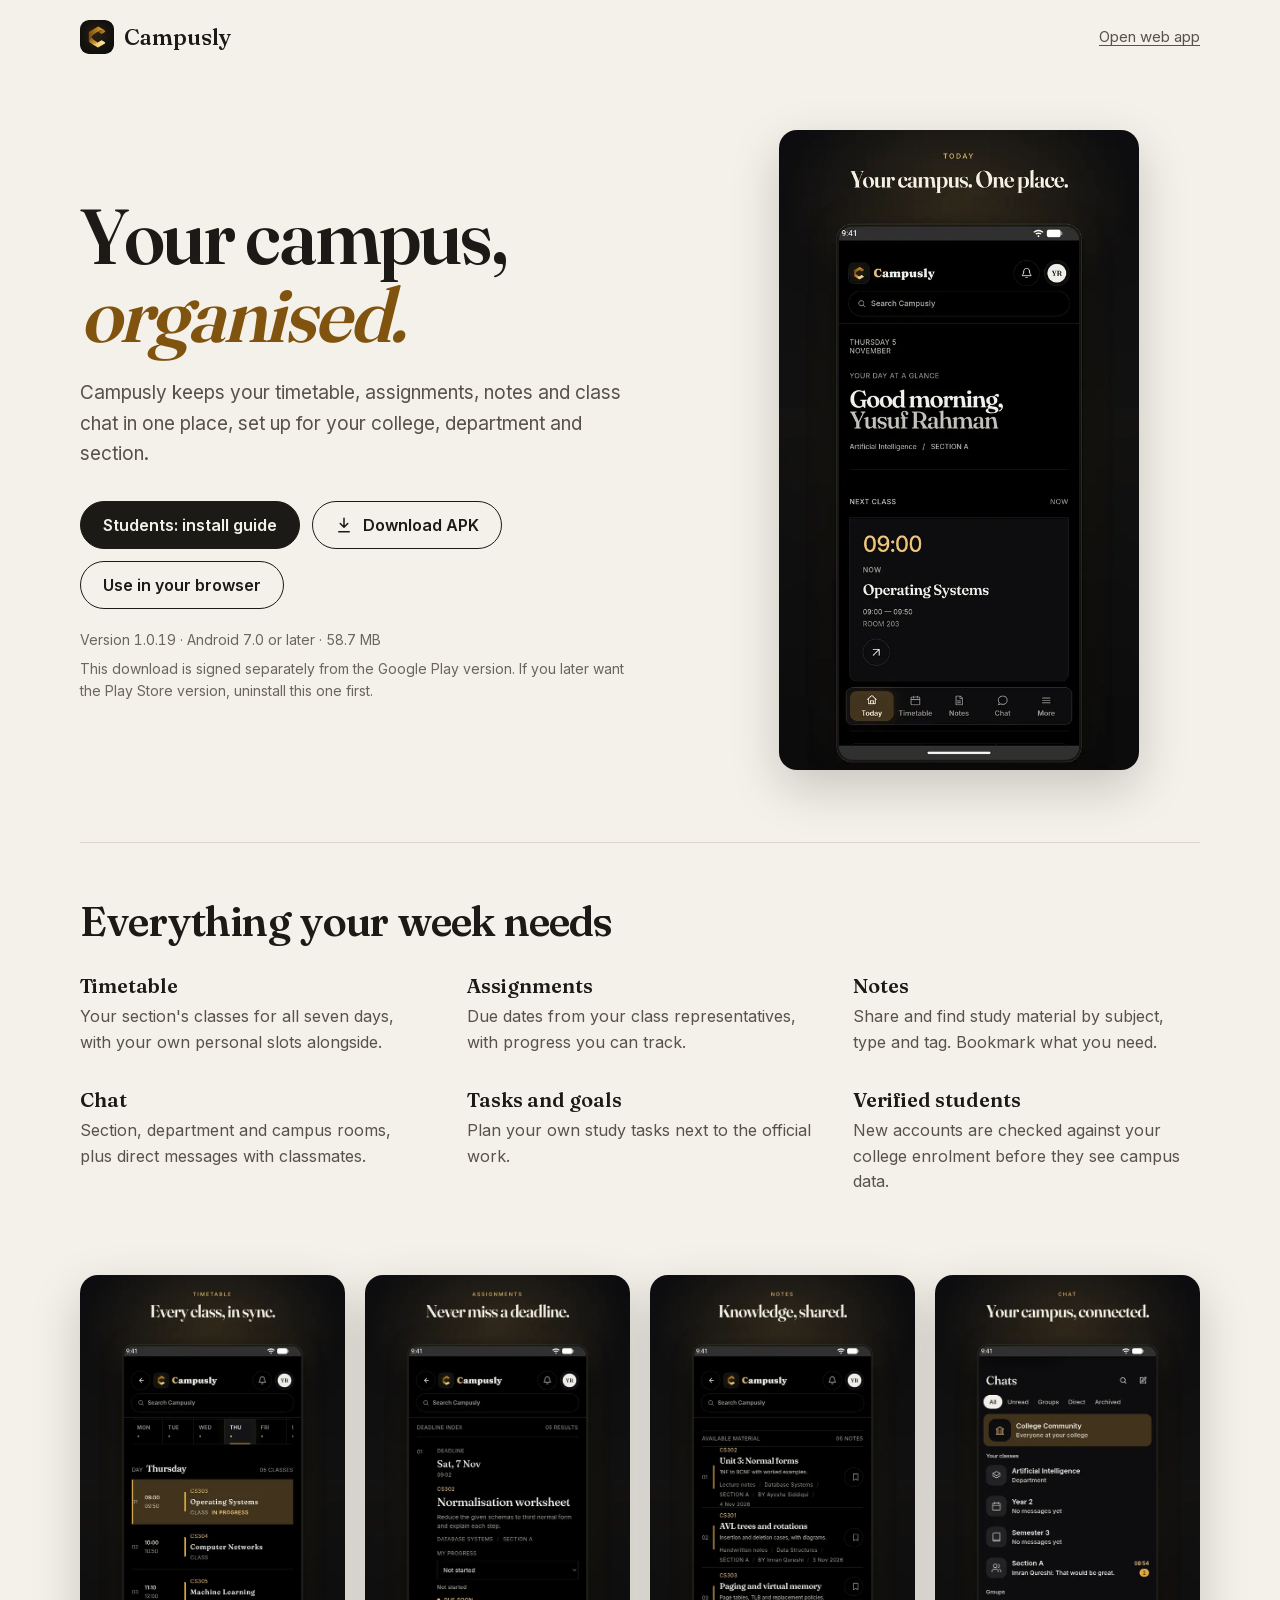
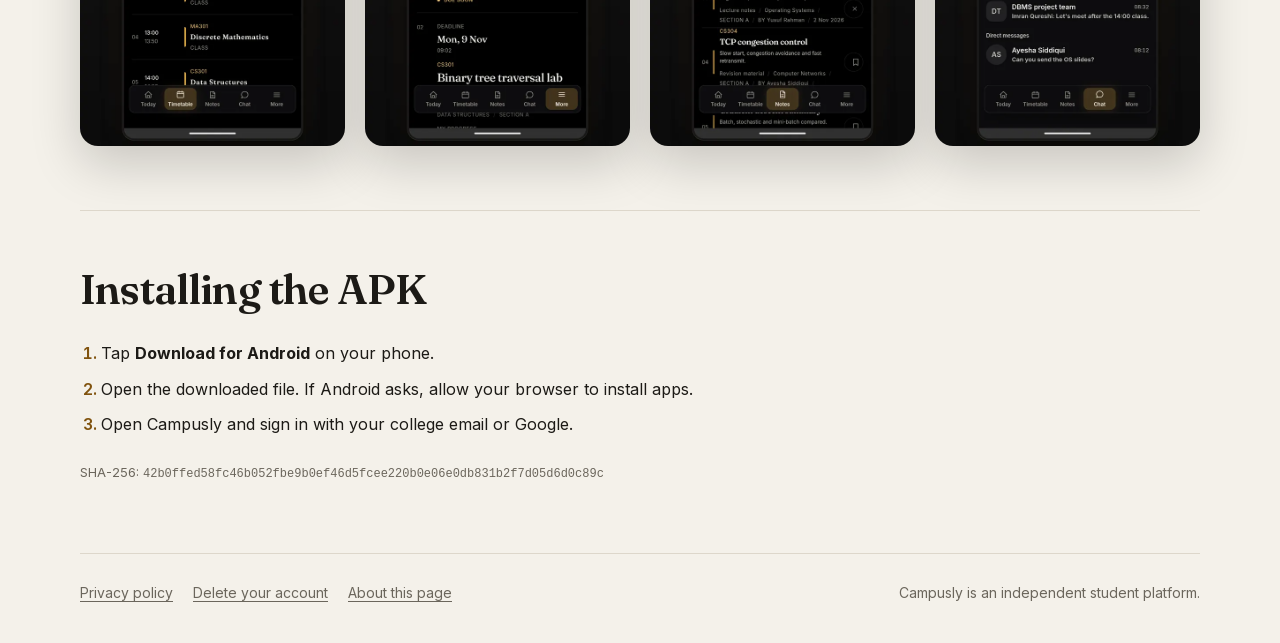
==== commit a7236b1b: "Download page: Campusly 1.0.19" ====
--- a/index.html
+++ b/index.html
@@ -35,7 +35,7 @@
           <a class="button" href="https://www.campusly.work">Use in your browser</a>
         </div>
 
-        <p class="meta">Version 1.0.18 · Android 7.0 or later · 58.6 MB</p>
+        <p class="meta">Version 1.0.19 · Android 7.0 or later · 58.7 MB</p>
         <p class="note">This download is signed separately from the Google Play version. If you later want the Play Store version, uninstall this one first.</p>
       </div>
 
@@ -70,7 +70,7 @@
         <li>Open the downloaded file. If Android asks, allow your browser to install apps.</li>
         <li>Open Campusly and sign in with your college email or Google.</li>
       </ol>
-      <p class="checksum">SHA-256: <code>6c2ee6cfd755508d2974fa8eae425a16b22cdfc1d79d857ba1bc1725c41f172e</code></p>
+      <p class="checksum">SHA-256: <code>42b0ffed58fc46b052fbe9b0ef46d5fcee220b0e06e0db831b2f7d05d6d0c89c</code></p>
     </section>
   </main>
 
